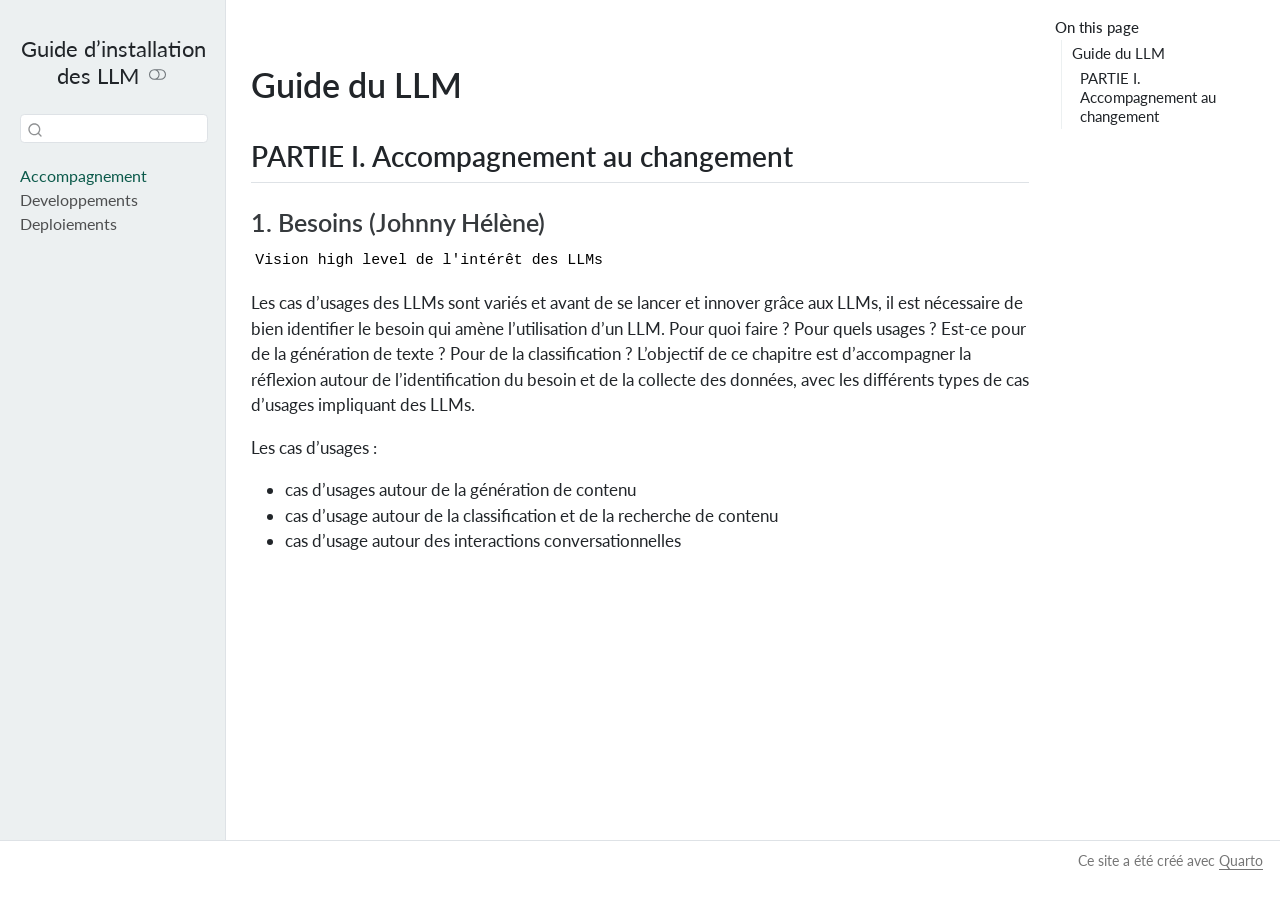
==== I-Accompagnement/1_Besoins.html @ 6787867d "Built site for gh-pages" ====
<!DOCTYPE html>
<html xmlns="http://www.w3.org/1999/xhtml" lang="en" xml:lang="en"><head>

<meta charset="utf-8">
<meta name="generator" content="quarto-1.4.554">

<meta name="viewport" content="width=device-width, initial-scale=1.0, user-scalable=yes">


<title>Guide d’installation des LLM</title>
<style>
code{white-space: pre-wrap;}
span.smallcaps{font-variant: small-caps;}
div.columns{display: flex; gap: min(4vw, 1.5em);}
div.column{flex: auto; overflow-x: auto;}
div.hanging-indent{margin-left: 1.5em; text-indent: -1.5em;}
ul.task-list{list-style: none;}
ul.task-list li input[type="checkbox"] {
  width: 0.8em;
  margin: 0 0.8em 0.2em -1em; /* quarto-specific, see https://github.com/quarto-dev/quarto-cli/issues/4556 */ 
  vertical-align: middle;
}
</style>


<script src="../site_libs/quarto-nav/quarto-nav.js"></script>
<script src="../site_libs/clipboard/clipboard.min.js"></script>
<script src="../site_libs/quarto-search/autocomplete.umd.js"></script>
<script src="../site_libs/quarto-search/fuse.min.js"></script>
<script src="../site_libs/quarto-search/quarto-search.js"></script>
<meta name="quarto:offset" content="../">
<script src="../site_libs/quarto-html/quarto.js"></script>
<script src="../site_libs/quarto-html/popper.min.js"></script>
<script src="../site_libs/quarto-html/tippy.umd.min.js"></script>
<script src="../site_libs/quarto-html/anchor.min.js"></script>
<link href="../site_libs/quarto-html/tippy.css" rel="stylesheet">
<link href="../site_libs/quarto-html/quarto-syntax-highlighting.css" rel="stylesheet" class="quarto-color-scheme" id="quarto-text-highlighting-styles">
<link href="../site_libs/quarto-html/quarto-syntax-highlighting-dark.css" rel="prefetch" class="quarto-color-scheme quarto-color-alternate" id="quarto-text-highlighting-styles">
<script src="../site_libs/bootstrap/bootstrap.min.js"></script>
<link href="../site_libs/bootstrap/bootstrap-icons.css" rel="stylesheet">
<link href="../site_libs/bootstrap/bootstrap.min.css" rel="stylesheet" class="quarto-color-scheme" id="quarto-bootstrap" data-mode="light">
<link href="../site_libs/bootstrap/bootstrap-dark.min.css" rel="prefetch" class="quarto-color-scheme quarto-color-alternate" id="quarto-bootstrap" data-mode="dark">
<script id="quarto-search-options" type="application/json">{
  "location": "sidebar",
  "copy-button": false,
  "collapse-after": 3,
  "panel-placement": "start",
  "type": "textbox",
  "limit": 50,
  "keyboard-shortcut": [
    "f",
    "/",
    "s"
  ],
  "show-item-context": false,
  "language": {
    "search-no-results-text": "No results",
    "search-matching-documents-text": "matching documents",
    "search-copy-link-title": "Copy link to search",
    "search-hide-matches-text": "Hide additional matches",
    "search-more-match-text": "more match in this document",
    "search-more-matches-text": "more matches in this document",
    "search-clear-button-title": "Clear",
    "search-text-placeholder": "",
    "search-detached-cancel-button-title": "Cancel",
    "search-submit-button-title": "Submit",
    "search-label": "Search"
  }
}</script>


</head>

<body class="nav-sidebar docked">

<div id="quarto-search-results"></div>
  <header id="quarto-header" class="headroom fixed-top">
  <nav class="quarto-secondary-nav">
    <div class="container-fluid d-flex">
      <button type="button" class="quarto-btn-toggle btn" data-bs-toggle="collapse" data-bs-target=".quarto-sidebar-collapse-item" aria-controls="quarto-sidebar" aria-expanded="false" aria-label="Toggle sidebar navigation" onclick="if (window.quartoToggleHeadroom) { window.quartoToggleHeadroom(); }">
        <i class="bi bi-layout-text-sidebar-reverse"></i>
      </button>
        <nav class="quarto-page-breadcrumbs" aria-label="breadcrumb"><ol class="breadcrumb"><li class="breadcrumb-item"><a href="../I-Accompagnement/1_Besoins.html">Accompagnement</a></li></ol></nav>
        <a class="flex-grow-1" role="button" data-bs-toggle="collapse" data-bs-target=".quarto-sidebar-collapse-item" aria-controls="quarto-sidebar" aria-expanded="false" aria-label="Toggle sidebar navigation" onclick="if (window.quartoToggleHeadroom) { window.quartoToggleHeadroom(); }">      
        </a>
      <button type="button" class="btn quarto-search-button" aria-label="" onclick="window.quartoOpenSearch();">
        <i class="bi bi-search"></i>
      </button>
    </div>
  </nav>
</header>
<!-- content -->
<div id="quarto-content" class="quarto-container page-columns page-rows-contents page-layout-article">
<!-- sidebar -->
  <nav id="quarto-sidebar" class="sidebar collapse collapse-horizontal quarto-sidebar-collapse-item sidebar-navigation docked overflow-auto">
    <div class="pt-lg-2 mt-2 text-center sidebar-header">
    <div class="sidebar-title mb-0 py-0">
      <a href="../">Guide d’installation des LLM</a> 
        <div class="sidebar-tools-main">
  <a href="" class="quarto-color-scheme-toggle quarto-navigation-tool  px-1" onclick="window.quartoToggleColorScheme(); return false;" title="Toggle dark mode"><i class="bi"></i></a>
</div>
    </div>
      </div>
        <div class="mt-2 flex-shrink-0 align-items-center">
        <div class="sidebar-search">
        <div id="quarto-search" class="" title="Search"></div>
        </div>
        </div>
    <div class="sidebar-menu-container"> 
    <ul class="list-unstyled mt-1">
        <li class="sidebar-item">
  <div class="sidebar-item-container"> 
  <a href="../I-Accompagnement/1_Besoins.html" class="sidebar-item-text sidebar-link active">
 <span class="menu-text">Accompagnement</span></a>
  </div>
</li>
        <li class="sidebar-item">
  <div class="sidebar-item-container"> 
  <a href="../II-Developpements/1_Revue_Technique_LLM.html" class="sidebar-item-text sidebar-link">
 <span class="menu-text">Developpements</span></a>
  </div>
</li>
        <li class="sidebar-item">
  <div class="sidebar-item-container"> 
  <a href="../III-Deploiements/1_Socle_minimal.html" class="sidebar-item-text sidebar-link">
 <span class="menu-text">Deploiements</span></a>
  </div>
</li>
    </ul>
    </div>
</nav>
<div id="quarto-sidebar-glass" class="quarto-sidebar-collapse-item" data-bs-toggle="collapse" data-bs-target=".quarto-sidebar-collapse-item"></div>
<!-- margin-sidebar -->
    <div id="quarto-margin-sidebar" class="sidebar margin-sidebar">
        <nav id="TOC" role="doc-toc" class="toc-active">
    <h2 id="toc-title">On this page</h2>
   
  <ul>
  <li><a href="#guide-du-llm" id="toc-guide-du-llm" class="nav-link active" data-scroll-target="#guide-du-llm">Guide du LLM</a>
  <ul class="collapse">
  <li><a href="#partie-i.-accompagnement-au-changement" id="toc-partie-i.-accompagnement-au-changement" class="nav-link" data-scroll-target="#partie-i.-accompagnement-au-changement">PARTIE I. Accompagnement au changement</a>
  <ul class="collapse">
  <li><a href="#besoins-johnny-hélène" id="toc-besoins-johnny-hélène" class="nav-link" data-scroll-target="#besoins-johnny-hélène">1. Besoins (Johnny Hélène)</a></li>
  </ul></li>
  </ul></li>
  </ul>
</nav>
    </div>
<!-- main -->
<main class="content" id="quarto-document-content">




<section id="guide-du-llm" class="level1">
<h1>Guide du LLM</h1>
<section id="partie-i.-accompagnement-au-changement" class="level2">
<h2 class="anchored" data-anchor-id="partie-i.-accompagnement-au-changement">PARTIE I. Accompagnement au changement</h2>
<section id="besoins-johnny-hélène" class="level3">
<h3 class="anchored" data-anchor-id="besoins-johnny-hélène">1. Besoins (Johnny Hélène)</h3>
<pre><code>Vision high level de l'intérêt des LLMs</code></pre>
<p>Les cas d’usages des LLMs sont variés et avant de se lancer et innover grâce aux LLMs, il est nécessaire de bien identifier le besoin qui amène l’utilisation d’un LLM. Pour quoi faire ? Pour quels usages ? Est-ce pour de la génération de texte ? Pour de la classification ? L’objectif de ce chapitre est d’accompagner la réflexion autour de l’identification du besoin et de la collecte des données, avec les différents types de cas d’usages impliquant des LLMs.</p>
<p>Les cas d’usages :</p>
<ul>
<li>cas d’usages autour de la génération de contenu</li>
<li>cas d’usage autour de la classification et de la recherche de contenu</li>
<li>cas d’usage autour des interactions conversationnelles</li>
</ul>


</section>
</section>
</section>

</main> <!-- /main -->
<script id="quarto-html-after-body" type="application/javascript">
window.document.addEventListener("DOMContentLoaded", function (event) {
  const toggleBodyColorMode = (bsSheetEl) => {
    const mode = bsSheetEl.getAttribute("data-mode");
    const bodyEl = window.document.querySelector("body");
    if (mode === "dark") {
      bodyEl.classList.add("quarto-dark");
      bodyEl.classList.remove("quarto-light");
    } else {
      bodyEl.classList.add("quarto-light");
      bodyEl.classList.remove("quarto-dark");
    }
  }
  const toggleBodyColorPrimary = () => {
    const bsSheetEl = window.document.querySelector("link#quarto-bootstrap");
    if (bsSheetEl) {
      toggleBodyColorMode(bsSheetEl);
    }
  }
  toggleBodyColorPrimary();  
  const disableStylesheet = (stylesheets) => {
    for (let i=0; i < stylesheets.length; i++) {
      const stylesheet = stylesheets[i];
      stylesheet.rel = 'prefetch';
    }
  }
  const enableStylesheet = (stylesheets) => {
    for (let i=0; i < stylesheets.length; i++) {
      const stylesheet = stylesheets[i];
      stylesheet.rel = 'stylesheet';
    }
  }
  const manageTransitions = (selector, allowTransitions) => {
    const els = window.document.querySelectorAll(selector);
    for (let i=0; i < els.length; i++) {
      const el = els[i];
      if (allowTransitions) {
        el.classList.remove('notransition');
      } else {
        el.classList.add('notransition');
      }
    }
  }
  const toggleGiscusIfUsed = (isAlternate, darkModeDefault) => {
    const baseTheme = document.querySelector('#giscus-base-theme')?.value ?? 'light';
    const alternateTheme = document.querySelector('#giscus-alt-theme')?.value ?? 'dark';
    let newTheme = '';
    if(darkModeDefault) {
      newTheme = isAlternate ? baseTheme : alternateTheme;
    } else {
      newTheme = isAlternate ? alternateTheme : baseTheme;
    }
    const changeGiscusTheme = () => {
      // From: https://github.com/giscus/giscus/issues/336
      const sendMessage = (message) => {
        const iframe = document.querySelector('iframe.giscus-frame');
        if (!iframe) return;
        iframe.contentWindow.postMessage({ giscus: message }, 'https://giscus.app');
      }
      sendMessage({
        setConfig: {
          theme: newTheme
        }
      });
    }
    const isGiscussLoaded = window.document.querySelector('iframe.giscus-frame') !== null;
    if (isGiscussLoaded) {
      changeGiscusTheme();
    }
  }
  const toggleColorMode = (alternate) => {
    // Switch the stylesheets
    const alternateStylesheets = window.document.querySelectorAll('link.quarto-color-scheme.quarto-color-alternate');
    manageTransitions('#quarto-margin-sidebar .nav-link', false);
    if (alternate) {
      enableStylesheet(alternateStylesheets);
      for (const sheetNode of alternateStylesheets) {
        if (sheetNode.id === "quarto-bootstrap") {
          toggleBodyColorMode(sheetNode);
        }
      }
    } else {
      disableStylesheet(alternateStylesheets);
      toggleBodyColorPrimary();
    }
    manageTransitions('#quarto-margin-sidebar .nav-link', true);
    // Switch the toggles
    const toggles = window.document.querySelectorAll('.quarto-color-scheme-toggle');
    for (let i=0; i < toggles.length; i++) {
      const toggle = toggles[i];
      if (toggle) {
        if (alternate) {
          toggle.classList.add("alternate");     
        } else {
          toggle.classList.remove("alternate");
        }
      }
    }
    // Hack to workaround the fact that safari doesn't
    // properly recolor the scrollbar when toggling (#1455)
    if (navigator.userAgent.indexOf('Safari') > 0 && navigator.userAgent.indexOf('Chrome') == -1) {
      manageTransitions("body", false);
      window.scrollTo(0, 1);
      setTimeout(() => {
        window.scrollTo(0, 0);
        manageTransitions("body", true);
      }, 40);  
    }
  }
  const isFileUrl = () => { 
    return window.location.protocol === 'file:';
  }
  const hasAlternateSentinel = () => {  
    let styleSentinel = getColorSchemeSentinel();
    if (styleSentinel !== null) {
      return styleSentinel === "alternate";
    } else {
      return false;
    }
  }
  const setStyleSentinel = (alternate) => {
    const value = alternate ? "alternate" : "default";
    if (!isFileUrl()) {
      window.localStorage.setItem("quarto-color-scheme", value);
    } else {
      localAlternateSentinel = value;
    }
  }
  const getColorSchemeSentinel = () => {
    if (!isFileUrl()) {
      const storageValue = window.localStorage.getItem("quarto-color-scheme");
      return storageValue != null ? storageValue : localAlternateSentinel;
    } else {
      return localAlternateSentinel;
    }
  }
  const darkModeDefault = false;
  let localAlternateSentinel = darkModeDefault ? 'alternate' : 'default';
  // Dark / light mode switch
  window.quartoToggleColorScheme = () => {
    // Read the current dark / light value 
    let toAlternate = !hasAlternateSentinel();
    toggleColorMode(toAlternate);
    setStyleSentinel(toAlternate);
    toggleGiscusIfUsed(toAlternate, darkModeDefault);
  };
  // Ensure there is a toggle, if there isn't float one in the top right
  if (window.document.querySelector('.quarto-color-scheme-toggle') === null) {
    const a = window.document.createElement('a');
    a.classList.add('top-right');
    a.classList.add('quarto-color-scheme-toggle');
    a.href = "";
    a.onclick = function() { try { window.quartoToggleColorScheme(); } catch {} return false; };
    const i = window.document.createElement("i");
    i.classList.add('bi');
    a.appendChild(i);
    window.document.body.appendChild(a);
  }
  // Switch to dark mode if need be
  if (hasAlternateSentinel()) {
    toggleColorMode(true);
  } else {
    toggleColorMode(false);
  }
  const icon = "";
  const anchorJS = new window.AnchorJS();
  anchorJS.options = {
    placement: 'right',
    icon: icon
  };
  anchorJS.add('.anchored');
  const isCodeAnnotation = (el) => {
    for (const clz of el.classList) {
      if (clz.startsWith('code-annotation-')) {                     
        return true;
      }
    }
    return false;
  }
  const clipboard = new window.ClipboardJS('.code-copy-button', {
    text: function(trigger) {
      const codeEl = trigger.previousElementSibling.cloneNode(true);
      for (const childEl of codeEl.children) {
        if (isCodeAnnotation(childEl)) {
          childEl.remove();
        }
      }
      return codeEl.innerText;
    }
  });
  clipboard.on('success', function(e) {
    // button target
    const button = e.trigger;
    // don't keep focus
    button.blur();
    // flash "checked"
    button.classList.add('code-copy-button-checked');
    var currentTitle = button.getAttribute("title");
    button.setAttribute("title", "Copied!");
    let tooltip;
    if (window.bootstrap) {
      button.setAttribute("data-bs-toggle", "tooltip");
      button.setAttribute("data-bs-placement", "left");
      button.setAttribute("data-bs-title", "Copied!");
      tooltip = new bootstrap.Tooltip(button, 
        { trigger: "manual", 
          customClass: "code-copy-button-tooltip",
          offset: [0, -8]});
      tooltip.show();    
    }
    setTimeout(function() {
      if (tooltip) {
        tooltip.hide();
        button.removeAttribute("data-bs-title");
        button.removeAttribute("data-bs-toggle");
        button.removeAttribute("data-bs-placement");
      }
      button.setAttribute("title", currentTitle);
      button.classList.remove('code-copy-button-checked');
    }, 1000);
    // clear code selection
    e.clearSelection();
  });
    var localhostRegex = new RegExp(/^(?:http|https):\/\/localhost\:?[0-9]*\//);
    var mailtoRegex = new RegExp(/^mailto:/);
      var filterRegex = new RegExp("https:\/\/cthiounn\.github\.io\/kallm\/");
    var isInternal = (href) => {
        return filterRegex.test(href) || localhostRegex.test(href) || mailtoRegex.test(href);
    }
    // Inspect non-navigation links and adorn them if external
 	var links = window.document.querySelectorAll('a[href]:not(.nav-link):not(.navbar-brand):not(.toc-action):not(.sidebar-link):not(.sidebar-item-toggle):not(.pagination-link):not(.no-external):not([aria-hidden]):not(.dropdown-item):not(.quarto-navigation-tool)');
    for (var i=0; i<links.length; i++) {
      const link = links[i];
      if (!isInternal(link.href)) {
        // undo the damage that might have been done by quarto-nav.js in the case of
        // links that we want to consider external
        if (link.dataset.originalHref !== undefined) {
          link.href = link.dataset.originalHref;
        }
      }
    }
  function tippyHover(el, contentFn, onTriggerFn, onUntriggerFn) {
    const config = {
      allowHTML: true,
      maxWidth: 500,
      delay: 100,
      arrow: false,
      appendTo: function(el) {
          return el.parentElement;
      },
      interactive: true,
      interactiveBorder: 10,
      theme: 'quarto',
      placement: 'bottom-start',
    };
    if (contentFn) {
      config.content = contentFn;
    }
    if (onTriggerFn) {
      config.onTrigger = onTriggerFn;
    }
    if (onUntriggerFn) {
      config.onUntrigger = onUntriggerFn;
    }
    window.tippy(el, config); 
  }
  const noterefs = window.document.querySelectorAll('a[role="doc-noteref"]');
  for (var i=0; i<noterefs.length; i++) {
    const ref = noterefs[i];
    tippyHover(ref, function() {
      // use id or data attribute instead here
      let href = ref.getAttribute('data-footnote-href') || ref.getAttribute('href');
      try { href = new URL(href).hash; } catch {}
      const id = href.replace(/^#\/?/, "");
      const note = window.document.getElementById(id);
      if (note) {
        return note.innerHTML;
      } else {
        return "";
      }
    });
  }
  const xrefs = window.document.querySelectorAll('a.quarto-xref');
  const processXRef = (id, note) => {
    // Strip column container classes
    const stripColumnClz = (el) => {
      el.classList.remove("page-full", "page-columns");
      if (el.children) {
        for (const child of el.children) {
          stripColumnClz(child);
        }
      }
    }
    stripColumnClz(note)
    if (id === null || id.startsWith('sec-')) {
      // Special case sections, only their first couple elements
      const container = document.createElement("div");
      if (note.children && note.children.length > 2) {
        container.appendChild(note.children[0].cloneNode(true));
        for (let i = 1; i < note.children.length; i++) {
          const child = note.children[i];
          if (child.tagName === "P" && child.innerText === "") {
            continue;
          } else {
            container.appendChild(child.cloneNode(true));
            break;
          }
        }
        if (window.Quarto?.typesetMath) {
          window.Quarto.typesetMath(container);
        }
        return container.innerHTML
      } else {
        if (window.Quarto?.typesetMath) {
          window.Quarto.typesetMath(note);
        }
        return note.innerHTML;
      }
    } else {
      // Remove any anchor links if they are present
      const anchorLink = note.querySelector('a.anchorjs-link');
      if (anchorLink) {
        anchorLink.remove();
      }
      if (window.Quarto?.typesetMath) {
        window.Quarto.typesetMath(note);
      }
      // TODO in 1.5, we should make sure this works without a callout special case
      if (note.classList.contains("callout")) {
        return note.outerHTML;
      } else {
        return note.innerHTML;
      }
    }
  }
  for (var i=0; i<xrefs.length; i++) {
    const xref = xrefs[i];
    tippyHover(xref, undefined, function(instance) {
      instance.disable();
      let url = xref.getAttribute('href');
      let hash = undefined; 
      if (url.startsWith('#')) {
        hash = url;
      } else {
        try { hash = new URL(url).hash; } catch {}
      }
      if (hash) {
        const id = hash.replace(/^#\/?/, "");
        const note = window.document.getElementById(id);
        if (note !== null) {
          try {
            const html = processXRef(id, note.cloneNode(true));
            instance.setContent(html);
          } finally {
            instance.enable();
            instance.show();
          }
        } else {
          // See if we can fetch this
          fetch(url.split('#')[0])
          .then(res => res.text())
          .then(html => {
            const parser = new DOMParser();
            const htmlDoc = parser.parseFromString(html, "text/html");
            const note = htmlDoc.getElementById(id);
            if (note !== null) {
              const html = processXRef(id, note);
              instance.setContent(html);
            } 
          }).finally(() => {
            instance.enable();
            instance.show();
          });
        }
      } else {
        // See if we can fetch a full url (with no hash to target)
        // This is a special case and we should probably do some content thinning / targeting
        fetch(url)
        .then(res => res.text())
        .then(html => {
          const parser = new DOMParser();
          const htmlDoc = parser.parseFromString(html, "text/html");
          const note = htmlDoc.querySelector('main.content');
          if (note !== null) {
            // This should only happen for chapter cross references
            // (since there is no id in the URL)
            // remove the first header
            if (note.children.length > 0 && note.children[0].tagName === "HEADER") {
              note.children[0].remove();
            }
            const html = processXRef(null, note);
            instance.setContent(html);
          } 
        }).finally(() => {
          instance.enable();
          instance.show();
        });
      }
    }, function(instance) {
    });
  }
      let selectedAnnoteEl;
      const selectorForAnnotation = ( cell, annotation) => {
        let cellAttr = 'data-code-cell="' + cell + '"';
        let lineAttr = 'data-code-annotation="' +  annotation + '"';
        const selector = 'span[' + cellAttr + '][' + lineAttr + ']';
        return selector;
      }
      const selectCodeLines = (annoteEl) => {
        const doc = window.document;
        const targetCell = annoteEl.getAttribute("data-target-cell");
        const targetAnnotation = annoteEl.getAttribute("data-target-annotation");
        const annoteSpan = window.document.querySelector(selectorForAnnotation(targetCell, targetAnnotation));
        const lines = annoteSpan.getAttribute("data-code-lines").split(",");
        const lineIds = lines.map((line) => {
          return targetCell + "-" + line;
        })
        let top = null;
        let height = null;
        let parent = null;
        if (lineIds.length > 0) {
            //compute the position of the single el (top and bottom and make a div)
            const el = window.document.getElementById(lineIds[0]);
            top = el.offsetTop;
            height = el.offsetHeight;
            parent = el.parentElement.parentElement;
          if (lineIds.length > 1) {
            const lastEl = window.document.getElementById(lineIds[lineIds.length - 1]);
            const bottom = lastEl.offsetTop + lastEl.offsetHeight;
            height = bottom - top;
          }
          if (top !== null && height !== null && parent !== null) {
            // cook up a div (if necessary) and position it 
            let div = window.document.getElementById("code-annotation-line-highlight");
            if (div === null) {
              div = window.document.createElement("div");
              div.setAttribute("id", "code-annotation-line-highlight");
              div.style.position = 'absolute';
              parent.appendChild(div);
            }
            div.style.top = top - 2 + "px";
            div.style.height = height + 4 + "px";
            div.style.left = 0;
            let gutterDiv = window.document.getElementById("code-annotation-line-highlight-gutter");
            if (gutterDiv === null) {
              gutterDiv = window.document.createElement("div");
              gutterDiv.setAttribute("id", "code-annotation-line-highlight-gutter");
              gutterDiv.style.position = 'absolute';
              const codeCell = window.document.getElementById(targetCell);
              const gutter = codeCell.querySelector('.code-annotation-gutter');
              gutter.appendChild(gutterDiv);
            }
            gutterDiv.style.top = top - 2 + "px";
            gutterDiv.style.height = height + 4 + "px";
          }
          selectedAnnoteEl = annoteEl;
        }
      };
      const unselectCodeLines = () => {
        const elementsIds = ["code-annotation-line-highlight", "code-annotation-line-highlight-gutter"];
        elementsIds.forEach((elId) => {
          const div = window.document.getElementById(elId);
          if (div) {
            div.remove();
          }
        });
        selectedAnnoteEl = undefined;
      };
        // Handle positioning of the toggle
    window.addEventListener(
      "resize",
      throttle(() => {
        elRect = undefined;
        if (selectedAnnoteEl) {
          selectCodeLines(selectedAnnoteEl);
        }
      }, 10)
    );
    function throttle(fn, ms) {
    let throttle = false;
    let timer;
      return (...args) => {
        if(!throttle) { // first call gets through
            fn.apply(this, args);
            throttle = true;
        } else { // all the others get throttled
            if(timer) clearTimeout(timer); // cancel #2
            timer = setTimeout(() => {
              fn.apply(this, args);
              timer = throttle = false;
            }, ms);
        }
      };
    }
      // Attach click handler to the DT
      const annoteDls = window.document.querySelectorAll('dt[data-target-cell]');
      for (const annoteDlNode of annoteDls) {
        annoteDlNode.addEventListener('click', (event) => {
          const clickedEl = event.target;
          if (clickedEl !== selectedAnnoteEl) {
            unselectCodeLines();
            const activeEl = window.document.querySelector('dt[data-target-cell].code-annotation-active');
            if (activeEl) {
              activeEl.classList.remove('code-annotation-active');
            }
            selectCodeLines(clickedEl);
            clickedEl.classList.add('code-annotation-active');
          } else {
            // Unselect the line
            unselectCodeLines();
            clickedEl.classList.remove('code-annotation-active');
          }
        });
      }
  const findCites = (el) => {
    const parentEl = el.parentElement;
    if (parentEl) {
      const cites = parentEl.dataset.cites;
      if (cites) {
        return {
          el,
          cites: cites.split(' ')
        };
      } else {
        return findCites(el.parentElement)
      }
    } else {
      return undefined;
    }
  };
  var bibliorefs = window.document.querySelectorAll('a[role="doc-biblioref"]');
  for (var i=0; i<bibliorefs.length; i++) {
    const ref = bibliorefs[i];
    const citeInfo = findCites(ref);
    if (citeInfo) {
      tippyHover(citeInfo.el, function() {
        var popup = window.document.createElement('div');
        citeInfo.cites.forEach(function(cite) {
          var citeDiv = window.document.createElement('div');
          citeDiv.classList.add('hanging-indent');
          citeDiv.classList.add('csl-entry');
          var biblioDiv = window.document.getElementById('ref-' + cite);
          if (biblioDiv) {
            citeDiv.innerHTML = biblioDiv.innerHTML;
          }
          popup.appendChild(citeDiv);
        });
        return popup.innerHTML;
      });
    }
  }
});
</script>
</div> <!-- /content -->
<footer class="footer">
  <div class="nav-footer">
    <div class="nav-footer-left">
      &nbsp;
    </div>   
    <div class="nav-footer-center">
      &nbsp;
    </div>
    <div class="nav-footer-right">
<p>Ce site a été créé avec <a href="https://quarto.org/">Quarto</a></p>
</div>
  </div>
</footer>




</body></html>
---- site_libs/quarto-html/tippy.css ----
.tippy-box[data-animation=fade][data-state=hidden]{opacity:0}[data-tippy-root]{max-width:calc(100vw - 10px)}.tippy-box{position:relative;background-color:#333;color:#fff;border-radius:4px;font-size:14px;line-height:1.4;white-space:normal;outline:0;transition-property:transform,visibility,opacity}.tippy-box[data-placement^=top]>.tippy-arrow{bottom:0}.tippy-box[data-placement^=top]>.tippy-arrow:before{bottom:-7px;left:0;border-width:8px 8px 0;border-top-color:initial;transform-origin:center top}.tippy-box[data-placement^=bottom]>.tippy-arrow{top:0}.tippy-box[data-placement^=bottom]>.tippy-arrow:before{top:-7px;left:0;border-width:0 8px 8px;border-bottom-color:initial;transform-origin:center bottom}.tippy-box[data-placement^=left]>.tippy-arrow{right:0}.tippy-box[data-placement^=left]>.tippy-arrow:before{border-width:8px 0 8px 8px;border-left-color:initial;right:-7px;transform-origin:center left}.tippy-box[data-placement^=right]>.tippy-arrow{left:0}.tippy-box[data-placement^=right]>.tippy-arrow:before{left:-7px;border-width:8px 8px 8px 0;border-right-color:initial;transform-origin:center right}.tippy-box[data-inertia][data-state=visible]{transition-timing-function:cubic-bezier(.54,1.5,.38,1.11)}.tippy-arrow{width:16px;height:16px;color:#333}.tippy-arrow:before{content:"";position:absolute;border-color:transparent;border-style:solid}.tippy-content{position:relative;padding:5px 9px;z-index:1}
---- site_libs/quarto-html/quarto-syntax-highlighting.css ----
/* quarto syntax highlight colors */
:root {
  --quarto-hl-ot-color: #003B4F;
  --quarto-hl-at-color: #657422;
  --quarto-hl-ss-color: #20794D;
  --quarto-hl-an-color: #5E5E5E;
  --quarto-hl-fu-color: #4758AB;
  --quarto-hl-st-color: #20794D;
  --quarto-hl-cf-color: #003B4F;
  --quarto-hl-op-color: #5E5E5E;
  --quarto-hl-er-color: #AD0000;
  --quarto-hl-bn-color: #AD0000;
  --quarto-hl-al-color: #AD0000;
  --quarto-hl-va-color: #111111;
  --quarto-hl-bu-color: inherit;
  --quarto-hl-ex-color: inherit;
  --quarto-hl-pp-color: #AD0000;
  --quarto-hl-in-color: #5E5E5E;
  --quarto-hl-vs-color: #20794D;
  --quarto-hl-wa-color: #5E5E5E;
  --quarto-hl-do-color: #5E5E5E;
  --quarto-hl-im-color: #00769E;
  --quarto-hl-ch-color: #20794D;
  --quarto-hl-dt-color: #AD0000;
  --quarto-hl-fl-color: #AD0000;
  --quarto-hl-co-color: #5E5E5E;
  --quarto-hl-cv-color: #5E5E5E;
  --quarto-hl-cn-color: #8f5902;
  --quarto-hl-sc-color: #5E5E5E;
  --quarto-hl-dv-color: #AD0000;
  --quarto-hl-kw-color: #003B4F;
}

/* other quarto variables */
:root {
  --quarto-font-monospace: SFMono-Regular, Menlo, Monaco, Consolas, "Liberation Mono", "Courier New", monospace;
}

pre > code.sourceCode > span {
  color: #003B4F;
}

code span {
  color: #003B4F;
}

code.sourceCode > span {
  color: #003B4F;
}

div.sourceCode,
div.sourceCode pre.sourceCode {
  color: #003B4F;
}

code span.ot {
  color: #003B4F;
  font-style: inherit;
}

code span.at {
  color: #657422;
  font-style: inherit;
}

code span.ss {
  color: #20794D;
  font-style: inherit;
}

code span.an {
  color: #5E5E5E;
  font-style: inherit;
}

code span.fu {
  color: #4758AB;
  font-style: inherit;
}

code span.st {
  color: #20794D;
  font-style: inherit;
}

code span.cf {
  color: #003B4F;
  font-style: inherit;
}

code span.op {
  color: #5E5E5E;
  font-style: inherit;
}

code span.er {
  color: #AD0000;
  font-style: inherit;
}

code span.bn {
  color: #AD0000;
  font-style: inherit;
}

code span.al {
  color: #AD0000;
  font-style: inherit;
}

code span.va {
  color: #111111;
  font-style: inherit;
}

code span.bu {
  font-style: inherit;
}

code span.ex {
  font-style: inherit;
}

code span.pp {
  color: #AD0000;
  font-style: inherit;
}

code span.in {
  color: #5E5E5E;
  font-style: inherit;
}

code span.vs {
  color: #20794D;
  font-style: inherit;
}

code span.wa {
  color: #5E5E5E;
  font-style: italic;
}

code span.do {
  color: #5E5E5E;
  font-style: italic;
}

code span.im {
  color: #00769E;
  font-style: inherit;
}

code span.ch {
  color: #20794D;
  font-style: inherit;
}

code span.dt {
  color: #AD0000;
  font-style: inherit;
}

code span.fl {
  color: #AD0000;
  font-style: inherit;
}

code span.co {
  color: #5E5E5E;
  font-style: inherit;
}

code span.cv {
  color: #5E5E5E;
  font-style: italic;
}

code span.cn {
  color: #8f5902;
  font-style: inherit;
}

code span.sc {
  color: #5E5E5E;
  font-style: inherit;
}

code span.dv {
  color: #AD0000;
  font-style: inherit;
}

code span.kw {
  color: #003B4F;
  font-style: inherit;
}

.prevent-inlining {
  content: "</";
}

/*# sourceMappingURL=debc5d5d77c3f9108843748ff7464032.css.map */
---- site_libs/quarto-html/quarto-syntax-highlighting-dark.css ----
/* quarto syntax highlight colors */
:root {
  --quarto-hl-al-color: #f07178;
  --quarto-hl-an-color: #d4d0ab;
  --quarto-hl-at-color: #00e0e0;
  --quarto-hl-bn-color: #d4d0ab;
  --quarto-hl-bu-color: #abe338;
  --quarto-hl-ch-color: #abe338;
  --quarto-hl-co-color: #f8f8f2;
  --quarto-hl-cv-color: #ffd700;
  --quarto-hl-cn-color: #ffd700;
  --quarto-hl-cf-color: #ffa07a;
  --quarto-hl-dt-color: #ffa07a;
  --quarto-hl-dv-color: #d4d0ab;
  --quarto-hl-do-color: #f8f8f2;
  --quarto-hl-er-color: #f07178;
  --quarto-hl-ex-color: #00e0e0;
  --quarto-hl-fl-color: #d4d0ab;
  --quarto-hl-fu-color: #ffa07a;
  --quarto-hl-im-color: #abe338;
  --quarto-hl-in-color: #d4d0ab;
  --quarto-hl-kw-color: #ffa07a;
  --quarto-hl-op-color: #ffa07a;
  --quarto-hl-ot-color: #00e0e0;
  --quarto-hl-pp-color: #dcc6e0;
  --quarto-hl-re-color: #00e0e0;
  --quarto-hl-sc-color: #abe338;
  --quarto-hl-ss-color: #abe338;
  --quarto-hl-st-color: #abe338;
  --quarto-hl-va-color: #00e0e0;
  --quarto-hl-vs-color: #abe338;
  --quarto-hl-wa-color: #dcc6e0;
}

/* other quarto variables */
:root {
  --quarto-font-monospace: SFMono-Regular, Menlo, Monaco, Consolas, "Liberation Mono", "Courier New", monospace;
}

code span.al {
  background-color: #2a0f15;
  font-weight: bold;
  color: #f07178;
}

code span.an {
  color: #d4d0ab;
}

code span.at {
  color: #00e0e0;
}

code span.bn {
  color: #d4d0ab;
}

code span.bu {
  color: #abe338;
}

code span.ch {
  color: #abe338;
}

code span.co {
  font-style: italic;
  color: #f8f8f2;
}

code span.cv {
  color: #ffd700;
}

code span.cn {
  color: #ffd700;
}

code span.cf {
  font-weight: bold;
  color: #ffa07a;
}

code span.dt {
  color: #ffa07a;
}

code span.dv {
  color: #d4d0ab;
}

code span.do {
  color: #f8f8f2;
}

code span.er {
  color: #f07178;
  text-decoration: underline;
}

code span.ex {
  font-weight: bold;
  color: #00e0e0;
}

code span.fl {
  color: #d4d0ab;
}

code span.fu {
  color: #ffa07a;
}

code span.im {
  color: #abe338;
}

code span.in {
  color: #d4d0ab;
}

code span.kw {
  font-weight: bold;
  color: #ffa07a;
}

pre > code.sourceCode > span {
  color: #f8f8f2;
}

code span {
  color: #f8f8f2;
}

code.sourceCode > span {
  color: #f8f8f2;
}

div.sourceCode,
div.sourceCode pre.sourceCode {
  color: #f8f8f2;
}

code span.op {
  color: #ffa07a;
}

code span.ot {
  color: #00e0e0;
}

code span.pp {
  color: #dcc6e0;
}

code span.re {
  background-color: #f8f8f2;
  color: #00e0e0;
}

code span.sc {
  color: #abe338;
}

code span.ss {
  color: #abe338;
}

code span.st {
  color: #abe338;
}

code span.va {
  color: #00e0e0;
}

code span.vs {
  color: #abe338;
}

code span.wa {
  color: #dcc6e0;
}

.prevent-inlining {
  content: "</";
}

/*# sourceMappingURL=935a306eefa94366c21e1a970dddb765.css.map */
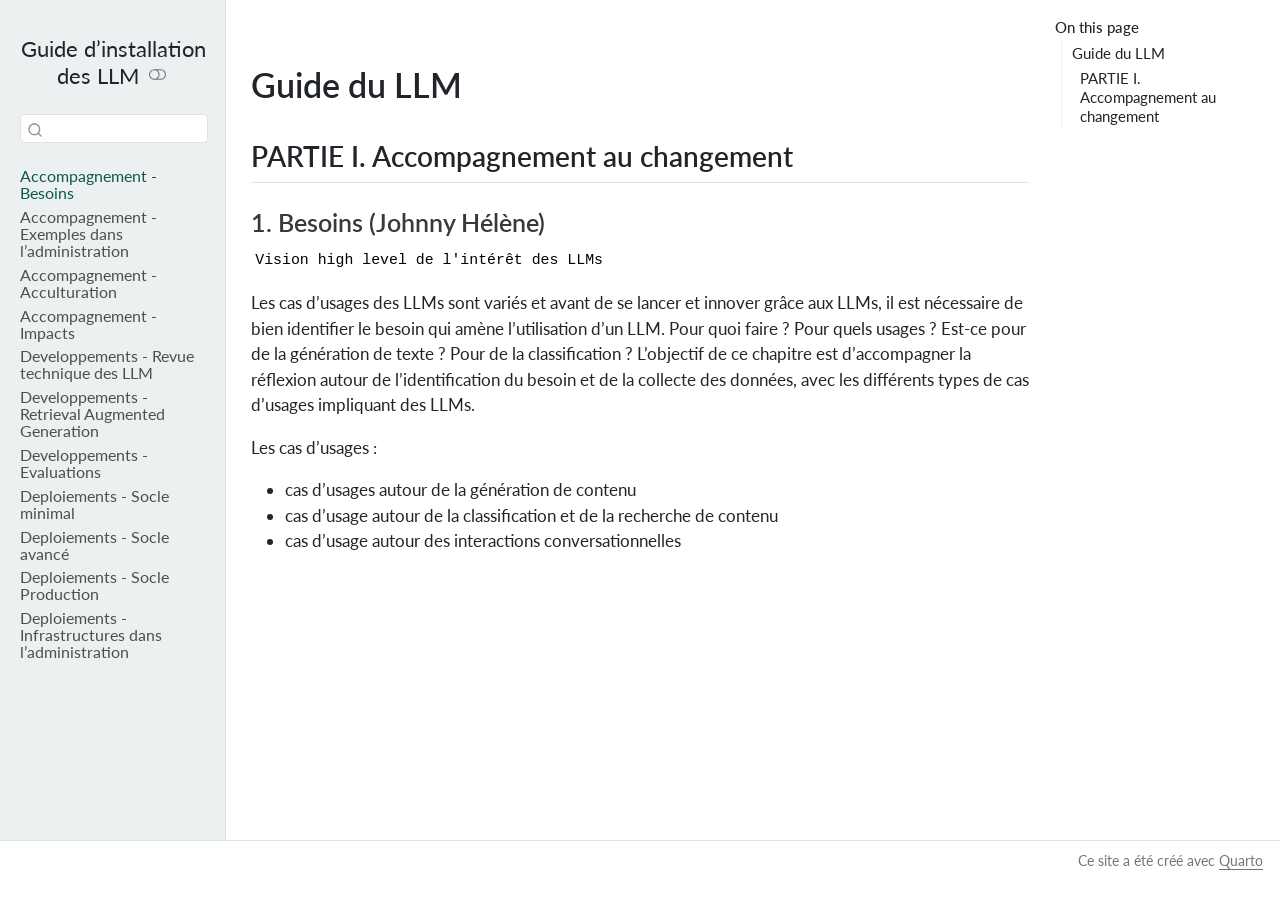
==== commit 44af7496: "Built site for gh-pages" ====
--- a/I-Accompagnement/1_Besoins.html
+++ b/I-Accompagnement/1_Besoins.html
@@ -80,7 +80,7 @@
       <button type="button" class="quarto-btn-toggle btn" data-bs-toggle="collapse" data-bs-target=".quarto-sidebar-collapse-item" aria-controls="quarto-sidebar" aria-expanded="false" aria-label="Toggle sidebar navigation" onclick="if (window.quartoToggleHeadroom) { window.quartoToggleHeadroom(); }">
         <i class="bi bi-layout-text-sidebar-reverse"></i>
       </button>
-        <nav class="quarto-page-breadcrumbs" aria-label="breadcrumb"><ol class="breadcrumb"><li class="breadcrumb-item"><a href="../I-Accompagnement/1_Besoins.html">Accompagnement</a></li></ol></nav>
+        <nav class="quarto-page-breadcrumbs" aria-label="breadcrumb"><ol class="breadcrumb"><li class="breadcrumb-item"><a href="../I-Accompagnement/1_Besoins.html">Accompagnement - Besoins</a></li></ol></nav>
         <a class="flex-grow-1" role="button" data-bs-toggle="collapse" data-bs-target=".quarto-sidebar-collapse-item" aria-controls="quarto-sidebar" aria-expanded="false" aria-label="Toggle sidebar navigation" onclick="if (window.quartoToggleHeadroom) { window.quartoToggleHeadroom(); }">      
         </a>
       <button type="button" class="btn quarto-search-button" aria-label="" onclick="window.quartoOpenSearch();">
@@ -111,19 +111,67 @@
         <li class="sidebar-item">
   <div class="sidebar-item-container"> 
   <a href="../I-Accompagnement/1_Besoins.html" class="sidebar-item-text sidebar-link active">
- <span class="menu-text">Accompagnement</span></a>
+ <span class="menu-text">Accompagnement - Besoins</span></a>
+  </div>
+</li>
+        <li class="sidebar-item">
+  <div class="sidebar-item-container"> 
+  <a href="../I-Accompagnement/2_Deja_Fait_Admin.html" class="sidebar-item-text sidebar-link">
+ <span class="menu-text">Accompagnement - Exemples dans l’administration</span></a>
+  </div>
+</li>
+        <li class="sidebar-item">
+  <div class="sidebar-item-container"> 
+  <a href="../I-Accompagnement/3_Acculturation.html" class="sidebar-item-text sidebar-link">
+ <span class="menu-text">Accompagnement - Acculturation</span></a>
+  </div>
+</li>
+        <li class="sidebar-item">
+  <div class="sidebar-item-container"> 
+  <a href="../I-Accompagnement/4_Impacts.html" class="sidebar-item-text sidebar-link">
+ <span class="menu-text">Accompagnement - Impacts</span></a>
   </div>
 </li>
         <li class="sidebar-item">
   <div class="sidebar-item-container"> 
   <a href="../II-Developpements/1_Revue_Technique_LLM.html" class="sidebar-item-text sidebar-link">
- <span class="menu-text">Developpements</span></a>
+ <span class="menu-text">Developpements - Revue technique des LLM</span></a>
+  </div>
+</li>
+        <li class="sidebar-item">
+  <div class="sidebar-item-container"> 
+  <a href="../II-Developpements/2_RAG.html" class="sidebar-item-text sidebar-link">
+ <span class="menu-text">Developpements - Retrieval Augmented Generation</span></a>
+  </div>
+</li>
+        <li class="sidebar-item">
+  <div class="sidebar-item-container"> 
+  <a href="../II-Developpements/3_Evaluations.html" class="sidebar-item-text sidebar-link">
+ <span class="menu-text">Developpements - Evaluations</span></a>
   </div>
 </li>
         <li class="sidebar-item">
   <div class="sidebar-item-container"> 
   <a href="../III-Deploiements/1_Socle_minimal.html" class="sidebar-item-text sidebar-link">
- <span class="menu-text">Deploiements</span></a>
+ <span class="menu-text">Deploiements - Socle minimal</span></a>
+  </div>
+</li>
+        <li class="sidebar-item">
+  <div class="sidebar-item-container"> 
+  <a href="../III-Deploiements/2_Socle_avance.html" class="sidebar-item-text sidebar-link">
+ <span class="menu-text">Deploiements - Socle avancé</span></a>
+  </div>
+</li>
+        <li class="sidebar-item">
+  <div class="sidebar-item-container"> 
+  <a href="../III-Deploiements/3_Socle_Production.html" class="sidebar-item-text sidebar-link">
+ <span class="menu-text">Deploiements - Socle Production</span></a>
+  </div>
+</li>
+        <li class="sidebar-item">
+  <div class="sidebar-item-container"> 
+  <a href="../III-Deploiements/4_Infras_administrations.html" class="sidebar-item-text sidebar-link">
+ <span class="menu-text">Deploiements - Infrastructures dans l’administration</span></a>
   </div>
 </li>
     </ul>
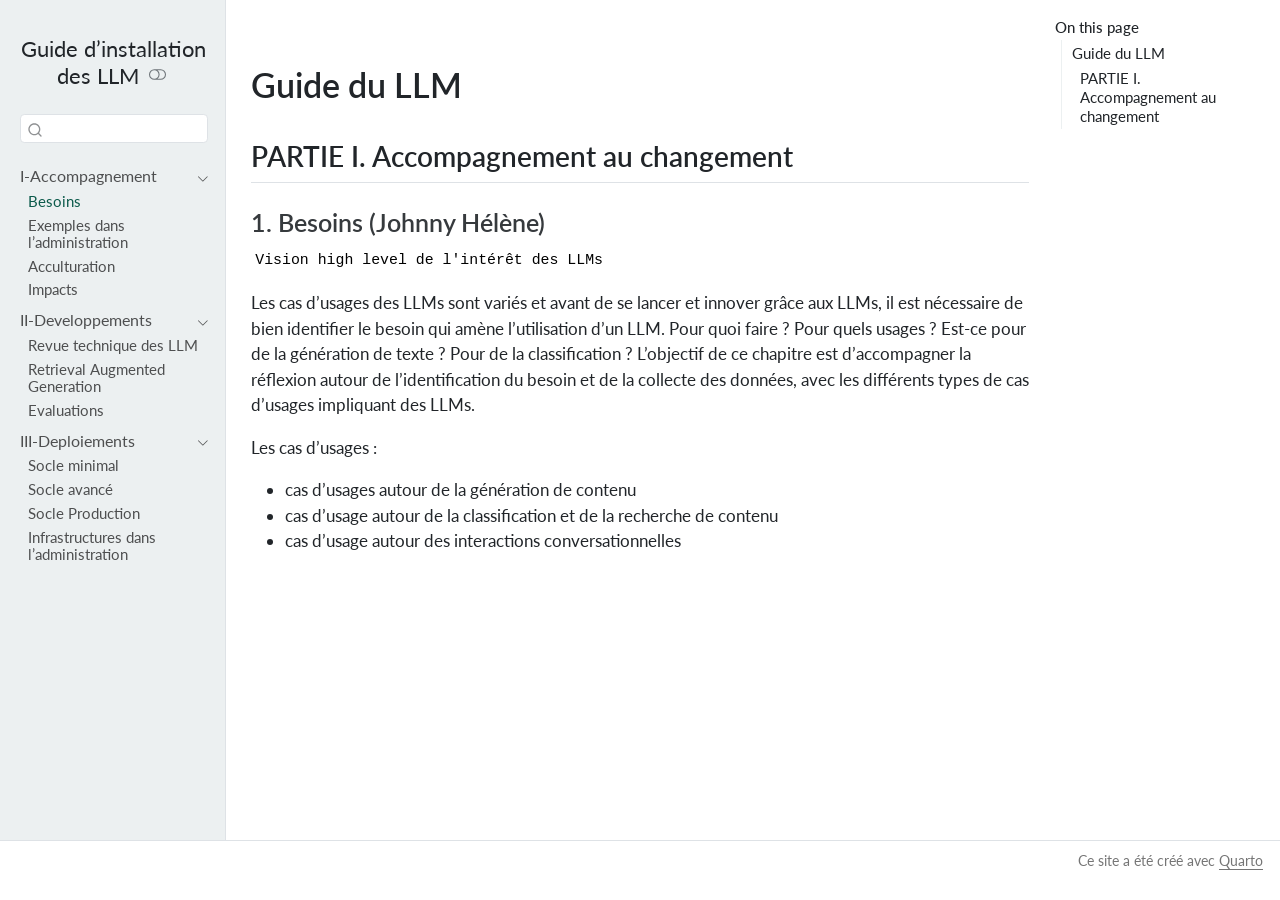
==== commit b561b6a4: "Built site for gh-pages" ====
--- a/I-Accompagnement/1_Besoins.html
+++ b/I-Accompagnement/1_Besoins.html
@@ -80,7 +80,7 @@
       <button type="button" class="quarto-btn-toggle btn" data-bs-toggle="collapse" data-bs-target=".quarto-sidebar-collapse-item" aria-controls="quarto-sidebar" aria-expanded="false" aria-label="Toggle sidebar navigation" onclick="if (window.quartoToggleHeadroom) { window.quartoToggleHeadroom(); }">
         <i class="bi bi-layout-text-sidebar-reverse"></i>
       </button>
-        <nav class="quarto-page-breadcrumbs" aria-label="breadcrumb"><ol class="breadcrumb"><li class="breadcrumb-item"><a href="../I-Accompagnement/1_Besoins.html">Accompagnement - Besoins</a></li></ol></nav>
+        <nav class="quarto-page-breadcrumbs" aria-label="breadcrumb"><ol class="breadcrumb"><li class="breadcrumb-item"><a href="../I-Accompagnement/1_Besoins.html">I-Accompagnement</a></li><li class="breadcrumb-item"><a href="../I-Accompagnement/1_Besoins.html">Besoins</a></li></ol></nav>
         <a class="flex-grow-1" role="button" data-bs-toggle="collapse" data-bs-target=".quarto-sidebar-collapse-item" aria-controls="quarto-sidebar" aria-expanded="false" aria-label="Toggle sidebar navigation" onclick="if (window.quartoToggleHeadroom) { window.quartoToggleHeadroom(); }">      
         </a>
       <button type="button" class="btn quarto-search-button" aria-label="" onclick="window.quartoOpenSearch();">
@@ -108,72 +108,105 @@
         </div>
     <div class="sidebar-menu-container"> 
     <ul class="list-unstyled mt-1">
-        <li class="sidebar-item">
+        <li class="sidebar-item sidebar-item-section">
+      <div class="sidebar-item-container"> 
+            <a class="sidebar-item-text sidebar-link text-start" data-bs-toggle="collapse" data-bs-target="#quarto-sidebar-section-1" aria-expanded="true">
+ <span class="menu-text">I-Accompagnement</span></a>
+          <a class="sidebar-item-toggle text-start" data-bs-toggle="collapse" data-bs-target="#quarto-sidebar-section-1" aria-expanded="true" aria-label="Toggle section">
+            <i class="bi bi-chevron-right ms-2"></i>
+          </a> 
+      </div>
+      <ul id="quarto-sidebar-section-1" class="collapse list-unstyled sidebar-section depth1 show">  
+          <li class="sidebar-item">
   <div class="sidebar-item-container"> 
   <a href="../I-Accompagnement/1_Besoins.html" class="sidebar-item-text sidebar-link active">
- <span class="menu-text">Accompagnement - Besoins</span></a>
-  </div>
-</li>
-        <li class="sidebar-item">
+ <span class="menu-text">Besoins</span></a>
+  </div>
+</li>
+          <li class="sidebar-item">
   <div class="sidebar-item-container"> 
   <a href="../I-Accompagnement/2_Deja_Fait_Admin.html" class="sidebar-item-text sidebar-link">
- <span class="menu-text">Accompagnement - Exemples dans l’administration</span></a>
-  </div>
-</li>
-        <li class="sidebar-item">
+ <span class="menu-text">Exemples dans l’administration</span></a>
+  </div>
+</li>
+          <li class="sidebar-item">
   <div class="sidebar-item-container"> 
   <a href="../I-Accompagnement/3_Acculturation.html" class="sidebar-item-text sidebar-link">
- <span class="menu-text">Accompagnement - Acculturation</span></a>
-  </div>
-</li>
-        <li class="sidebar-item">
+ <span class="menu-text">Acculturation</span></a>
+  </div>
+</li>
+          <li class="sidebar-item">
   <div class="sidebar-item-container"> 
   <a href="../I-Accompagnement/4_Impacts.html" class="sidebar-item-text sidebar-link">
- <span class="menu-text">Accompagnement - Impacts</span></a>
-  </div>
-</li>
-        <li class="sidebar-item">
+ <span class="menu-text">Impacts</span></a>
+  </div>
+</li>
+      </ul>
+  </li>
+        <li class="sidebar-item sidebar-item-section">
+      <div class="sidebar-item-container"> 
+            <a class="sidebar-item-text sidebar-link text-start" data-bs-toggle="collapse" data-bs-target="#quarto-sidebar-section-2" aria-expanded="true">
+ <span class="menu-text">II-Developpements</span></a>
+          <a class="sidebar-item-toggle text-start" data-bs-toggle="collapse" data-bs-target="#quarto-sidebar-section-2" aria-expanded="true" aria-label="Toggle section">
+            <i class="bi bi-chevron-right ms-2"></i>
+          </a> 
+      </div>
+      <ul id="quarto-sidebar-section-2" class="collapse list-unstyled sidebar-section depth1 show">  
+          <li class="sidebar-item">
   <div class="sidebar-item-container"> 
   <a href="../II-Developpements/1_Revue_Technique_LLM.html" class="sidebar-item-text sidebar-link">
- <span class="menu-text">Developpements - Revue technique des LLM</span></a>
-  </div>
-</li>
-        <li class="sidebar-item">
+ <span class="menu-text">Revue technique des LLM</span></a>
+  </div>
+</li>
+          <li class="sidebar-item">
   <div class="sidebar-item-container"> 
   <a href="../II-Developpements/2_RAG.html" class="sidebar-item-text sidebar-link">
- <span class="menu-text">Developpements - Retrieval Augmented Generation</span></a>
-  </div>
-</li>
-        <li class="sidebar-item">
+ <span class="menu-text">Retrieval Augmented Generation</span></a>
+  </div>
+</li>
+          <li class="sidebar-item">
   <div class="sidebar-item-container"> 
   <a href="../II-Developpements/3_Evaluations.html" class="sidebar-item-text sidebar-link">
- <span class="menu-text">Developpements - Evaluations</span></a>
-  </div>
-</li>
-        <li class="sidebar-item">
+ <span class="menu-text">Evaluations</span></a>
+  </div>
+</li>
+      </ul>
+  </li>
+        <li class="sidebar-item sidebar-item-section">
+      <div class="sidebar-item-container"> 
+            <a class="sidebar-item-text sidebar-link text-start" data-bs-toggle="collapse" data-bs-target="#quarto-sidebar-section-3" aria-expanded="true">
+ <span class="menu-text">III-Deploiements</span></a>
+          <a class="sidebar-item-toggle text-start" data-bs-toggle="collapse" data-bs-target="#quarto-sidebar-section-3" aria-expanded="true" aria-label="Toggle section">
+            <i class="bi bi-chevron-right ms-2"></i>
+          </a> 
+      </div>
+      <ul id="quarto-sidebar-section-3" class="collapse list-unstyled sidebar-section depth1 show">  
+          <li class="sidebar-item">
   <div class="sidebar-item-container"> 
   <a href="../III-Deploiements/1_Socle_minimal.html" class="sidebar-item-text sidebar-link">
- <span class="menu-text">Deploiements - Socle minimal</span></a>
-  </div>
-</li>
-        <li class="sidebar-item">
+ <span class="menu-text">Socle minimal</span></a>
+  </div>
+</li>
+          <li class="sidebar-item">
   <div class="sidebar-item-container"> 
   <a href="../III-Deploiements/2_Socle_avance.html" class="sidebar-item-text sidebar-link">
- <span class="menu-text">Deploiements - Socle avancé</span></a>
-  </div>
-</li>
-        <li class="sidebar-item">
+ <span class="menu-text">Socle avancé</span></a>
+  </div>
+</li>
+          <li class="sidebar-item">
   <div class="sidebar-item-container"> 
   <a href="../III-Deploiements/3_Socle_Production.html" class="sidebar-item-text sidebar-link">
- <span class="menu-text">Deploiements - Socle Production</span></a>
-  </div>
-</li>
-        <li class="sidebar-item">
+ <span class="menu-text">Socle Production</span></a>
+  </div>
+</li>
+          <li class="sidebar-item">
   <div class="sidebar-item-container"> 
   <a href="../III-Deploiements/4_Infras_administrations.html" class="sidebar-item-text sidebar-link">
- <span class="menu-text">Deploiements - Infrastructures dans l’administration</span></a>
-  </div>
-</li>
+ <span class="menu-text">Infrastructures dans l’administration</span></a>
+  </div>
+</li>
+      </ul>
+  </li>
     </ul>
     </div>
 </nav>
